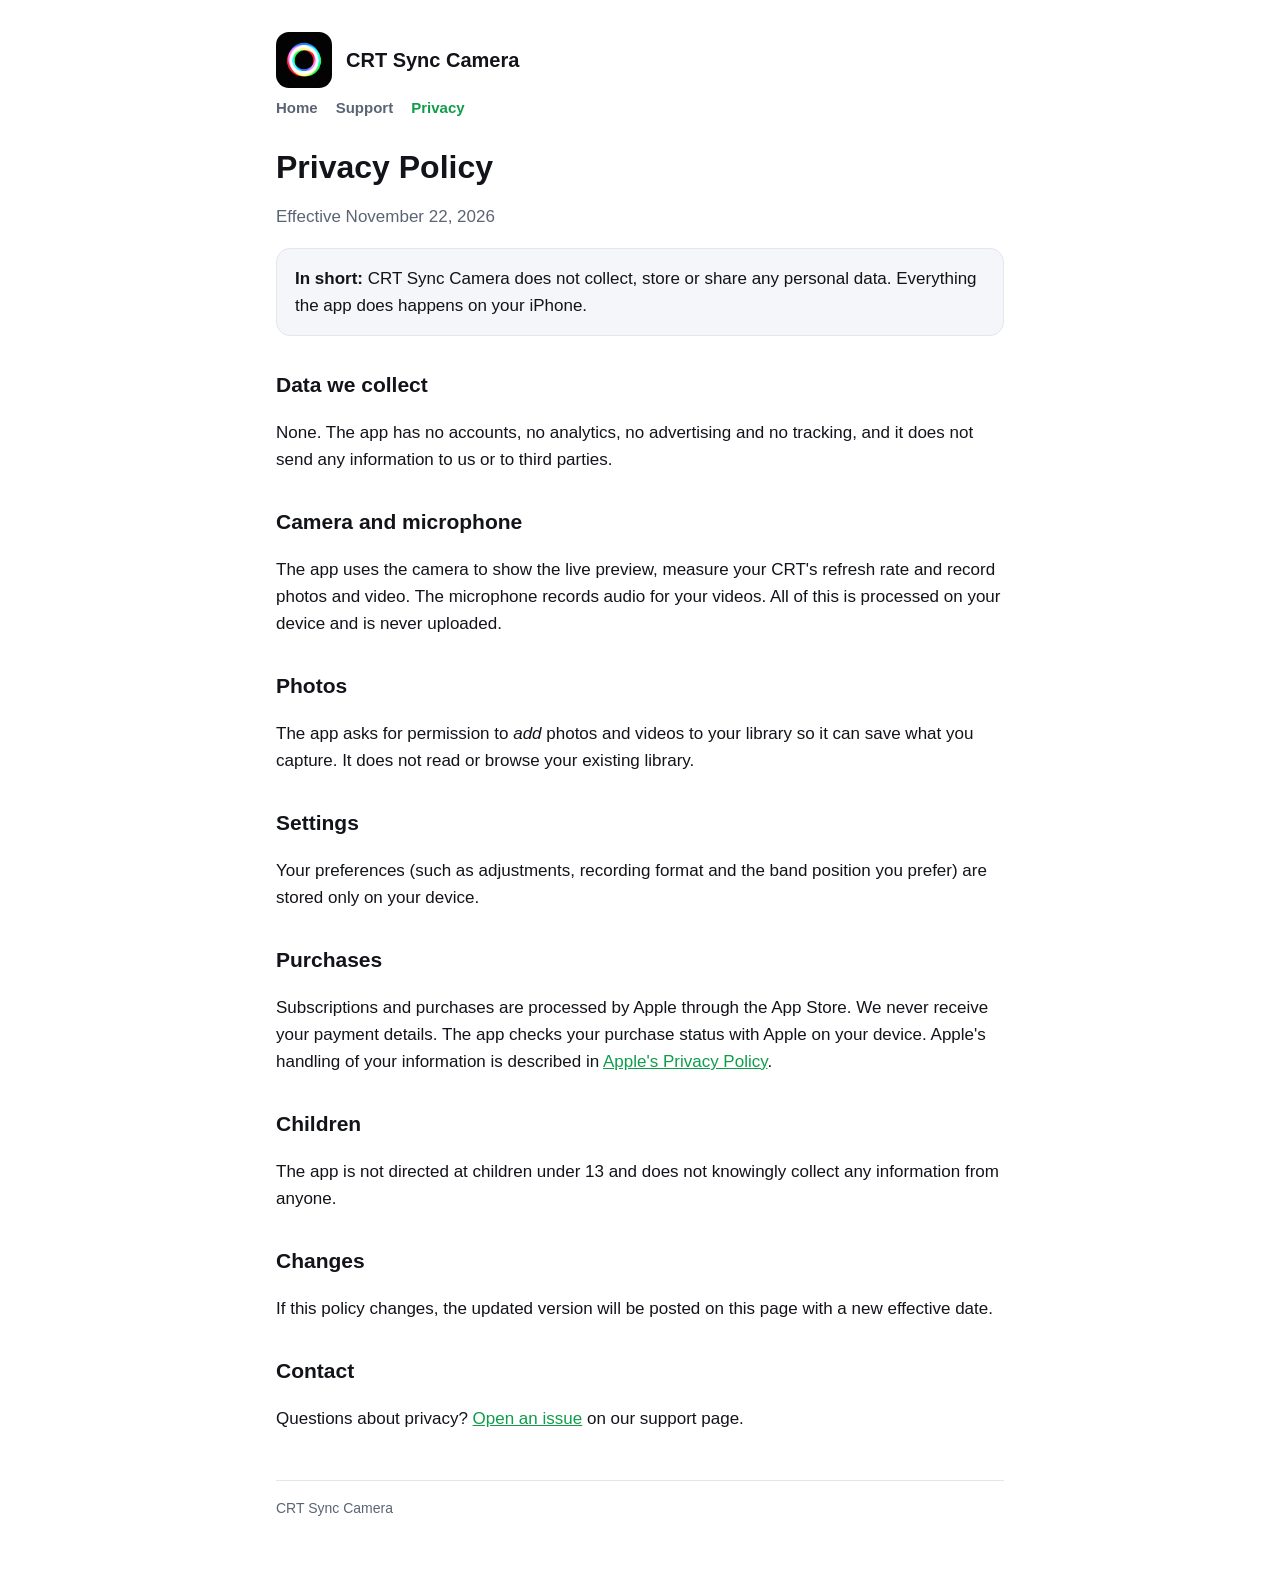
==== privacy.html @ 0bd4e335 "CRT Sync Camera website: home, privacy policy, support Co-Authored-By: Claude Opus 5.5 <noreply@anth" ====
<!doctype html>
<html lang="en">
<head>
<meta charset="utf-8">
<meta name="viewport" content="width=device-width, initial-scale=1">
<title>Privacy Policy · CRT Sync Camera</title>
<link rel="icon" href="icon.png">
<link rel="stylesheet" href="style.css">
</head>
<body>
<main>
<header><img src="icon.png" alt=""><a href="./">CRT Sync Camera</a></header>
<nav><a href="./">Home</a><a href="support.html">Support</a><a href="privacy.html" aria-current="page">Privacy</a></nav>
<h1>Privacy Policy</h1>
<p class="muted">Effective November 22, 2026</p>

<div class="card"><strong>In short:</strong> CRT Sync Camera does not collect, store or share any personal data. Everything the app does happens on your iPhone.</div>

<h2>Data we collect</h2>
<p>None. The app has no accounts, no analytics, no advertising and no tracking, and it does not send any information to us or to third parties.</p>

<h2>Camera and microphone</h2>
<p>The app uses the camera to show the live preview, measure your CRT's refresh rate and record photos and video. The microphone records audio for your videos. All of this is processed on your device and is never uploaded.</p>

<h2>Photos</h2>
<p>The app asks for permission to <em>add</em> photos and videos to your library so it can save what you capture. It does not read or browse your existing library.</p>

<h2>Settings</h2>
<p>Your preferences (such as adjustments, recording format and the band position you prefer) are stored only on your device.</p>

<h2>Purchases</h2>
<p>Subscriptions and purchases are processed by Apple through the App Store. We never receive your payment details. The app checks your purchase status with Apple on your device. Apple's handling of your information is described in <a href="https://www.apple.com/legal/privacy/">Apple's Privacy Policy</a>.</p>

<h2>Children</h2>
<p>The app is not directed at children under 13 and does not knowingly collect any information from anyone.</p>

<h2>Changes</h2>
<p>If this policy changes, the updated version will be posted on this page with a new effective date.</p>

<h2>Contact</h2>
<p>Questions about privacy? <a href="https://github.com/ActionRetro/crt-sync/issues/new">Open an issue</a> on our support page.</p>
<footer>CRT Sync Camera</footer>
</main>
</body>
</html>
---- style.css ----
:root { --bg: #0b0d12; --fg: #e9ecf2; --muted: #9aa3b2; --accent: #38d97a; --card: #151922; --line: #232836; }
@media (prefers-color-scheme: light) {
  :root { --bg: #ffffff; --fg: #12141a; --muted: #5b6475; --accent: #0f9d4a; --card: #f4f6f9; --line: #e2e6ee; }
}
* { box-sizing: border-box; }
html { -webkit-text-size-adjust: 100%; }
body { margin: 0; background: var(--bg); color: var(--fg); font: 17px/1.6 -apple-system, BlinkMacSystemFont, "Segoe UI", Roboto, sans-serif; }
main { max-width: 760px; margin: 0 auto; padding: 32px 16px 64px; }
header { display: flex; align-items: center; gap: 14px; margin-bottom: 8px; }
header img { width: 56px; height: 56px; border-radius: 13px; }
header a { color: inherit; text-decoration: none; font-weight: 700; font-size: 20px; }
nav { display: flex; gap: 18px; margin: 4px 0 28px; flex-wrap: wrap; }
nav a { color: var(--muted); text-decoration: none; font-weight: 600; font-size: 15px; }
nav a:hover, nav a[aria-current="page"] { color: var(--accent); }
h1 { font-size: 32px; line-height: 1.2; margin: 8px 0 12px; }
h2 { font-size: 21px; margin: 32px 0 8px; }
h3 { font-size: 17px; margin: 20px 0 4px; }
p, li { color: var(--fg); }
.muted { color: var(--muted); }
a { color: var(--accent); }
.card { background: var(--card); border: 1px solid var(--line); border-radius: 14px; padding: 16px 18px; margin: 16px 0; }
ol, ul { padding-left: 22px; }
footer { margin-top: 48px; padding-top: 16px; border-top: 1px solid var(--line); color: var(--muted); font-size: 14px; }
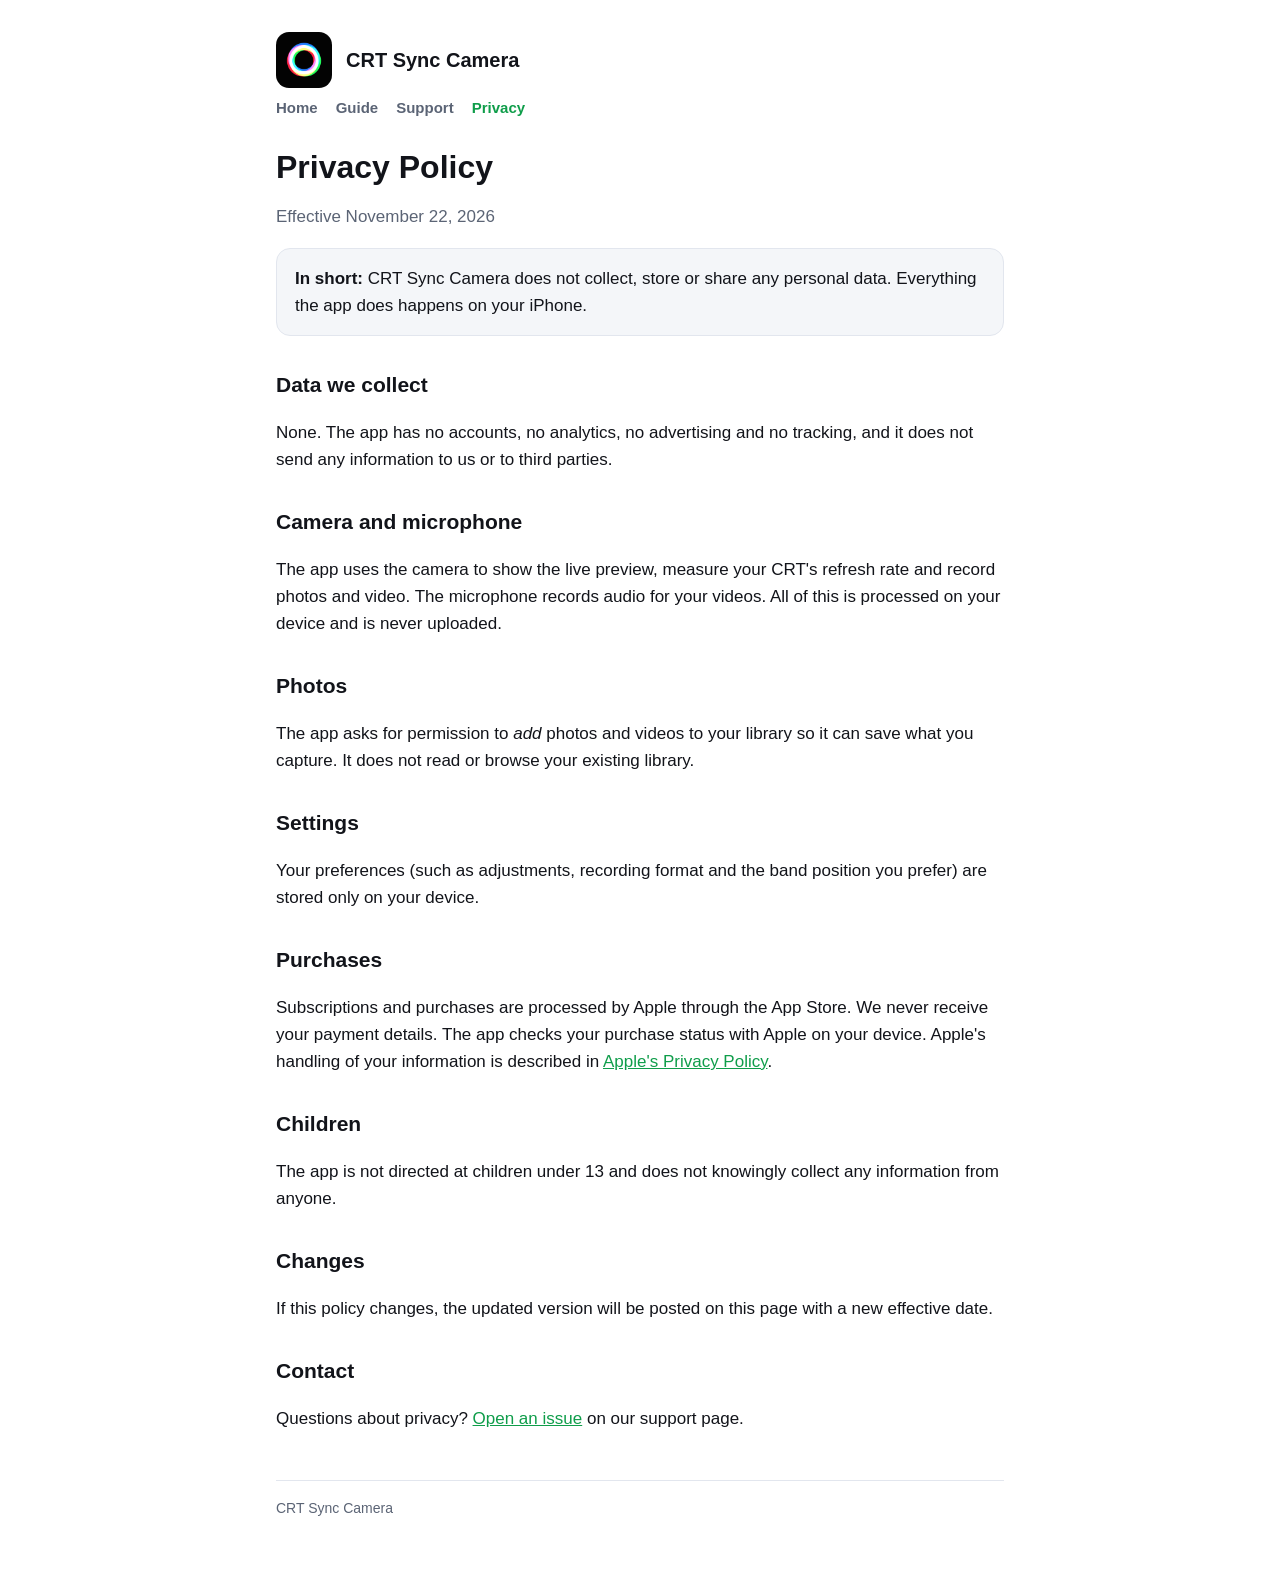
==== commit ee4693f7: "Add user guide" ====
--- a/privacy.html
+++ b/privacy.html
@@ -10,7 +10,7 @@
 <body>
 <main>
 <header><img src="icon.png" alt=""><a href="./">CRT Sync Camera</a></header>
-<nav><a href="./">Home</a><a href="support.html">Support</a><a href="privacy.html" aria-current="page">Privacy</a></nav>
+<nav><a href="./">Home</a><a href="guide.html">Guide</a><a href="support.html">Support</a><a href="privacy.html" aria-current="page">Privacy</a></nav>
 <h1>Privacy Policy</h1>
 <p class="muted">Effective November 22, 2026</p>
 
